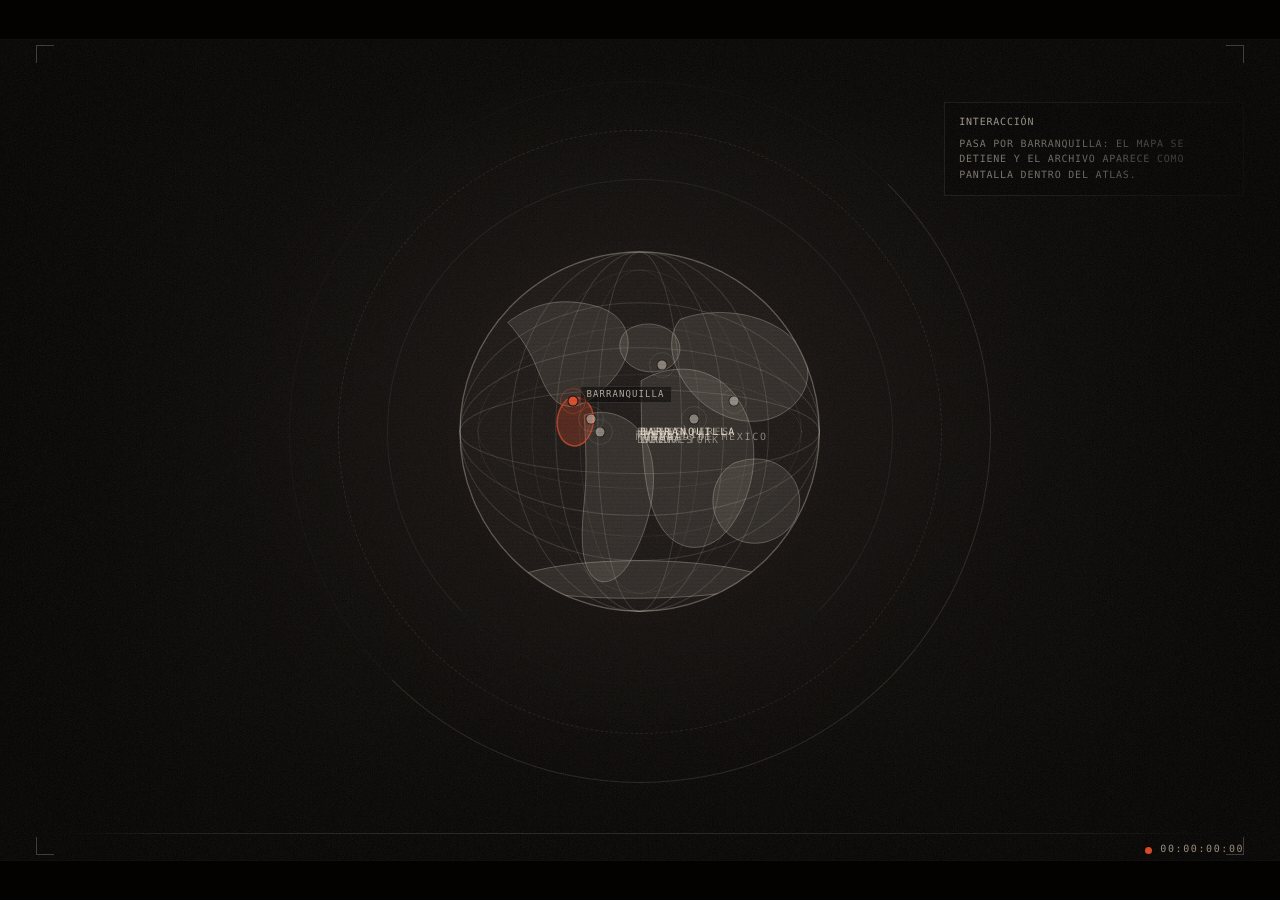
==== asi-se-ve-el-centro-atlas-hover.html @ 17125399 "Initial commit: Así se ve el centro. — Transmedia atlas Interactive map with cinematic aesthetics, c" ====
<!doctype html>
<html lang="es">
<head>
  <meta charset="utf-8" />
  <meta name="viewport" content="width=device-width, initial-scale=1" />
  <meta name="color-scheme" content="dark" />
  <title>Así se ve el centro. — Atlas Hover</title>
  <style>
    :root {
      --loop: 12s;
      --matte: #030201;
      --ink: #0e0a08;
      --surface: #17110e;
      --fg: #eadfd0;
      --muted: #9a8d7c;
      --dim: rgba(234, 223, 208, 0.22);
      --line: rgba(234, 223, 208, 0.14);
      --accent: #d64a28;
      --accent-soft: rgba(214, 74, 40, 0.22);

      --font-display: 'Iowan Old Style', 'Charter', Georgia, serif;
      --font-body: -apple-system, BlinkMacSystemFont, 'Segoe UI', system-ui, sans-serif;
      --font-mono: ui-monospace, 'IBM Plex Mono', 'JetBrains Mono', Menlo, monospace;
    }

    * { box-sizing: border-box; }
    html, body { width: 100%; height: 100%; margin: 0; }
    body {
      overflow: hidden;
      background: var(--matte);
      color: var(--fg);
      font-family: var(--font-body);
      -webkit-font-smoothing: antialiased;
      text-rendering: geometricPrecision;
    }

    main {
      position: relative;
      width: 100vw;
      height: 100vh;
      overflow: hidden;
      isolation: isolate;
      background:
        radial-gradient(ellipse at 50% 44%, rgba(234, 223, 208, 0.045) 0%, transparent 48%),
        radial-gradient(ellipse at 50% 50%, transparent 28%, rgba(3, 2, 1, 0.82) 94%),
        linear-gradient(180deg, rgba(3,2,1,0.62), transparent 18%, transparent 78%, rgba(3,2,1,0.7)),
        var(--ink);
    }

    .matte-top,
    .matte-bottom {
      position: absolute;
      left: 0;
      right: 0;
      height: clamp(24px, 4.4vh, 54px);
      background: var(--matte);
      z-index: 40;
      pointer-events: none;
    }
    .matte-top { top: 0; border-bottom: 1px solid rgba(234, 223, 208, 0.06); }
    .matte-bottom { bottom: 0; border-top: 1px solid rgba(234, 223, 208, 0.06); }

    .grain,
    .scanlines,
    .vignette {
      position: absolute;
      inset: 0;
      pointer-events: none;
    }

    .grain {
      z-index: 28;
      opacity: 0.095;
      background-image: url("data:image/svg+xml,%3Csvg xmlns='http://www.w3.org/2000/svg' viewBox='0 0 256 256'%3E%3Cfilter id='n'%3E%3CfeTurbulence type='fractalNoise' baseFrequency='0.85' numOctaves='4' stitchTiles='stitch'/%3E%3C/filter%3E%3Crect width='100%25' height='100%25' filter='url(%23n)'/%3E%3C/svg%3E");
      background-size: 190px 190px;
      animation: grain 0.24s steps(3) infinite;
      mix-blend-mode: screen;
    }

    .scanlines {
      z-index: 27;
      background: repeating-linear-gradient(0deg, transparent, transparent 3px, rgba(0,0,0,0.18) 3px, rgba(0,0,0,0.18) 4px);
      animation: scanDrift var(--loop) linear infinite;
      opacity: 0.28;
    }

    .vignette {
      z-index: 26;
      background:
        linear-gradient(90deg, rgba(3,2,1,0.72), transparent 16%, transparent 84%, rgba(3,2,1,0.72)),
        radial-gradient(circle at 50% 48%, transparent 24%, rgba(3,2,1,0.7) 96%);
    }

    .chrome {
      position: absolute;
      left: clamp(18px, 2.8vw, 38px);
      right: clamp(18px, 2.8vw, 38px);
      display: flex;
      justify-content: space-between;
      align-items: center;
      gap: 14px;
      z-index: 35;
      font: 10px/1.45 var(--font-mono);
      letter-spacing: 0.18em;
      text-transform: uppercase;
      color: var(--muted);
      pointer-events: none;
    }
    .chrome.top { top: clamp(14px, 2.2vw, 26px); }
    .chrome.bottom { bottom: clamp(14px, 2.2vw, 24px); }
    .chrome strong { color: var(--fg); font-weight: 500; letter-spacing: 0.14em; }
    .chrome .rule { flex: 1; height: 1px; margin: 0 14px; background: rgba(234, 223, 208, 0.14); }

    .corner {
      position: absolute;
      width: 18px;
      height: 18px;
      border-color: rgba(234, 223, 208, 0.24);
      border-style: solid;
      z-index: 36;
      pointer-events: none;
    }
    .corner.tl { top: clamp(30px, 5vh, 60px); left: clamp(18px, 2.8vw, 38px); border-width: 1px 0 0 1px; }
    .corner.tr { top: clamp(30px, 5vh, 60px); right: clamp(18px, 2.8vw, 38px); border-width: 1px 1px 0 0; }
    .corner.bl { bottom: clamp(30px, 5vh, 60px); left: clamp(18px, 2.8vw, 38px); border-width: 0 0 1px 1px; }
    .corner.br { bottom: clamp(30px, 5vh, 60px); right: clamp(18px, 2.8vw, 38px); border-width: 0 1px 1px 0; }

    .timecode {
      position: absolute;
      right: clamp(18px, 2.8vw, 38px);
      bottom: clamp(30px, 5vh, 60px);
      z-index: 36;
      display: flex;
      align-items: center;
      gap: 8px;
      font: 10px/1 var(--font-mono);
      letter-spacing: 0.16em;
      color: var(--muted);
      pointer-events: none;
    }
    .timecode .rec { width: 7px; height: 7px; border-radius: 50%; background: var(--accent); animation: blink 1.2s steps(1) infinite; }

    .hero {
      position: absolute;
      inset: 0;
      display: grid;
      place-items: center;
      z-index: 2;
    }

    .gate {
      position: relative;
      width: min(74vw, 78vh);
      aspect-ratio: 1;
      transform: translateY(-2vh);
      animation: gateWeave var(--loop) ease-in-out infinite;
    }

    .composition { position: relative; width: 100%; height: 100%; }

    .rings,
    .labels {
      position: absolute;
      inset: 0;
      border-radius: 50%;
      transform-origin: 50% 50%;
    }

    .rings { animation: spin var(--loop) linear infinite; }
    .rings .ring {
      position: absolute;
      inset: 0;
      border-radius: 50%;
      border: 1px solid rgba(234, 223, 208, 0.16);
      transform-origin: 50% 50%;
    }
    .rings .ring:nth-child(1) { border-top-color: rgba(234,223,208,0.03); border-left-color: rgba(234,223,208,0.04); }
    .rings .ring:nth-child(2) { inset: 7%; border-style: dashed; border-color: rgba(234,223,208,0.12); animation: spinReverse 6s linear infinite; }
    .rings .ring:nth-child(3) { inset: 14%; border-color: rgba(234,223,208,0.075); border-bottom-color: rgba(234,223,208,0.02); animation: spin 4s linear infinite; }

    .labels { z-index: 5; animation: spin var(--loop) linear infinite; pointer-events: none; }
    .label {
      position: absolute;
      left: 50%;
      top: 50%;
      transform: rotate(var(--angle)) translateY(calc(var(--radius) * -1)) rotate(calc(var(--angle) * -1));
      transform-origin: 0 0;
      white-space: nowrap;
      font: 10px/1 var(--font-mono);
      letter-spacing: 0.17em;
      text-transform: uppercase;
      color: rgba(234, 223, 208, 0.5);
    }
    .label i { display: block; font-style: normal; animation: counterSpin var(--loop) linear infinite; }
    .label.is-origin i { color: var(--fg); letter-spacing: 0.2em; }

    .globe {
      position: absolute;
      inset: 18%;
      z-index: 4;
      display: grid;
      place-items: center;
      transform-origin: 50% 50%;
      animation: globeDrift var(--loop) linear infinite;
    }
    .globe:hover,
    .globe:focus-within { animation-play-state: paused; }
    .globe svg { width: 100%; height: 100%; overflow: visible; display: block; }
    .globe .shell { fill: rgba(234, 223, 208, 0.028); stroke: rgba(234, 223, 208, 0.22); stroke-width: 0.9; }
    .globe .grid-slow,
    .globe .grid-fast { fill: none; stroke-linecap: round; transform-origin: 50% 50%; transform-box: fill-box; }
    .globe .grid-slow { stroke: rgba(234, 223, 208, 0.14); stroke-width: 0.7; animation: spinReverse 6s linear infinite; }
    .globe .grid-fast { stroke: rgba(234, 223, 208, 0.08); stroke-width: 0.6; animation: spin 4s linear infinite; }
    .globe:hover .grid-slow,
    .globe:hover .grid-fast,
    .globe:focus-within .grid-slow,
    .globe:focus-within .grid-fast { animation-play-state: paused; }
    .globe .land {
      fill: rgba(234, 223, 208, 0.10);
      stroke: rgba(234, 223, 208, 0.32);
      stroke-width: 0.9;
      vector-effect: non-scaling-stroke;
    }
    .globe .colombia { fill: rgba(214, 74, 40, 0.28); stroke: rgba(214, 74, 40, 0.74); }
    .globe .horizon { fill: none; stroke: rgba(234, 223, 208, 0.14); stroke-width: 0.8; }

    .city-pin {
      position: absolute;
      left: var(--x);
      top: var(--y);
      width: 18px;
      height: 18px;
      padding: 0;
      border: 0;
      border-radius: 50%;
      background: transparent;
      color: var(--fg);
      transform: translate(-50%, -50%);
      z-index: 12;
      cursor: pointer;
      font: inherit;
      isolation: isolate;
    }
    .city-pin::before,
    .city-pin::after {
      content: '';
      position: absolute;
      left: 50%;
      top: 50%;
      border-radius: 50%;
      transform: translate(-50%, -50%);
    }
    .city-pin::before {
      width: 9px;
      height: 9px;
      background: rgba(234, 223, 208, 0.78);
      box-shadow: 0 0 0 1px rgba(3,2,1,0.85), 0 0 18px rgba(234, 223, 208, 0.18);
    }
    .city-pin::after {
      width: 24px;
      height: 24px;
      border: 1px solid rgba(234, 223, 208, 0.26);
      opacity: 0.7;
      animation: pinPulse 3s ease-in-out infinite;
    }
    .city-pin.is-active::before { background: var(--accent); box-shadow: 0 0 0 1px rgba(3,2,1,0.9), 0 0 26px rgba(214, 74, 40, 0.52); }
    .city-pin.is-active::after { border-color: rgba(214, 74, 40, 0.58); }
    .city-pin.is-future { opacity: 0.58; cursor: default; }

    .pin-name {
      position: absolute;
      left: 16px;
      top: -6px;
      padding: 3px 6px;
      color: rgba(234, 223, 208, 0.74);
      background: rgba(3,2,1,0.58);
      border: 1px solid rgba(234, 223, 208, 0.12);
      font: 9px/1 var(--font-mono);
      letter-spacing: 0.12em;
      text-transform: uppercase;
      white-space: nowrap;
      opacity: 0;
      transform: translateY(4px);
      transition: opacity 180ms ease, transform 180ms ease;
    }
    .city-pin:hover .pin-name,
    .city-pin:focus-visible .pin-name,
    .city-pin.is-active .pin-name { opacity: 1; transform: translateY(0); }

    .video-preview {
      position: absolute;
      left: min(92vw, calc(100% + 28px));
      top: 50%;
      width: clamp(260px, 29vw, 410px);
      transform: translate(0, -50%) scale(0.98);
      padding: 10px;
      border: 1px solid rgba(234, 223, 208, 0.20);
      background: rgba(9, 6, 4, 0.92);
      box-shadow: 0 18px 60px rgba(0,0,0,0.48), inset 0 0 0 1px rgba(255,255,255,0.03);
      opacity: 0;
      pointer-events: none;
      transition: opacity 190ms ease, transform 190ms ease;
      backdrop-filter: blur(10px);
    }
    .city-pin:hover .video-preview,
    .city-pin:focus-visible .video-preview,
    .city-pin:focus-within .video-preview {
      opacity: 1;
      transform: translate(0, -50%) scale(1);
      pointer-events: auto;
    }
    .video-preview::before {
      content: '';
      position: absolute;
      left: -28px;
      top: 50%;
      width: 28px;
      height: 1px;
      background: rgba(214, 74, 40, 0.62);
    }
    .preview-head {
      display: flex;
      justify-content: space-between;
      align-items: center;
      gap: 10px;
      margin-bottom: 8px;
      font: 9px/1.2 var(--font-mono);
      letter-spacing: 0.15em;
      text-transform: uppercase;
      color: var(--muted);
    }
    .preview-head strong { color: var(--fg); font-weight: 500; }
    .video-stack {
      display: grid;
      grid-template-columns: 1.68fr 0.72fr;
      gap: 8px;
      align-items: stretch;
    }
    .video-frame {
      position: relative;
      overflow: hidden;
      background: #050302;
      border: 1px solid rgba(234, 223, 208, 0.14);
    }
    .video-frame.wide { aspect-ratio: 16 / 9; }
    .video-frame.vertical { aspect-ratio: 9 / 16; }
    .video-frame iframe {
      position: absolute;
      inset: 0;
      width: 100%;
      height: 100%;
      border: 0;
      filter: saturate(0.88) contrast(1.08);
    }
    .preview-note {
      margin: 8px 0 0;
      color: rgba(234, 223, 208, 0.70);
      font: 10px/1.45 var(--font-mono);
      letter-spacing: 0.04em;
      text-transform: uppercase;
    }

    .headline {
      position: absolute;
      left: clamp(18px, 2.8vw, 38px);
      bottom: clamp(70px, 7.4vw, 94px);
      z-index: 10;
      max-width: min(55vw, 880px);
      font-family: var(--font-display);
      line-height: 0.92;
      letter-spacing: -0.035em;
      color: var(--fg);
      text-wrap: balance;
      animation: headlineFloat var(--loop) ease-in-out infinite;
    }
    .headline .line {
      display: block;
      opacity: 0;
      transform: translateY(0.35em);
      animation: titleIn var(--loop) cubic-bezier(.2,.7,.2,1) infinite;
    }
    .headline .line:first-child { font-size: clamp(2rem, 4.6vw, 5.4rem); font-style: italic; }
    .headline .line:last-child { margin-top: 0.08em; font-size: clamp(2.8rem, 6.6vw, 8.4rem); font-weight: 500; animation-delay: 0.14s; }
    .headline em { color: var(--accent); font-style: italic; }

    .atlas-note {
      position: absolute;
      right: clamp(18px, 2.8vw, 38px);
      top: clamp(70px, 8vw, 110px);
      z-index: 10;
      max-width: 300px;
      padding: 12px 14px;
      border: 1px solid rgba(234, 223, 208, 0.13);
      background: rgba(3, 2, 1, 0.48);
      backdrop-filter: blur(8px);
      color: rgba(234, 223, 208, 0.72);
      font: 10px/1.55 var(--font-mono);
      letter-spacing: 0.08em;
      text-transform: uppercase;
    }
    .atlas-note strong { display: block; margin-bottom: 6px; color: var(--fg); font-weight: 500; }

    .baseline {
      position: absolute;
      left: clamp(18px, 2.8vw, 38px);
      right: clamp(18px, 2.8vw, 38px);
      bottom: clamp(50px, 5.6vw, 66px);
      height: 1px;
      background: linear-gradient(90deg, transparent, rgba(234, 223, 208, 0.22) 10%, rgba(234, 223, 208, 0.14) 90%, transparent);
      z-index: 9;
    }

    @keyframes spin { to { transform: rotate(360deg); } }
    @keyframes spinReverse { to { transform: rotate(-360deg); } }
    @keyframes counterSpin { to { transform: rotate(-360deg); } }
    @keyframes globeDrift { to { transform: rotate(360deg); } }
    @keyframes pinPulse { 0%,100% { transform: translate(-50%, -50%) scale(0.78); opacity: 0.38; } 50% { transform: translate(-50%, -50%) scale(1.2); opacity: 0.84; } }
    @keyframes grain { 0%,100% { opacity: 0.08; } 33% { opacity: 0.115; } 66% { opacity: 0.095; } }
    @keyframes scanDrift { to { background-position: 0 24px; } }
    @keyframes blink { 0%,100% { opacity: 1; } 50% { opacity: 0; } }
    @keyframes headlineFloat { 0%,100% { transform: translateY(0); } 50% { transform: translateY(-1.5px); } }
    @keyframes titleIn {
      0%, 8% { opacity: 0; transform: translateY(0.42em); filter: blur(2px); }
      16%, 84% { opacity: 1; transform: translateY(0); filter: blur(0); }
      100% { opacity: 0; transform: translateY(-0.04em); filter: blur(1px); }
    }
    @keyframes gateWeave {
      0%,100% { transform: translateY(-2vh) translate(0,0); }
      18% { transform: translateY(-2vh) translate(0.35px,-0.25px); }
      36% { transform: translateY(-2vh) translate(-0.25px,0.35px); }
      54% { transform: translateY(-2vh) translate(0.25px,0.12px); }
      72% { transform: translateY(-2vh) translate(-0.35px,-0.25px); }
    }

    @media (max-width: 980px) {
      .gate { width: min(92vw, 76vh); transform: translateY(-1vh); }
      .headline { max-width: 86vw; bottom: 82px; }
      .headline .line:first-child { font-size: clamp(1.7rem, 6.5vw, 2.8rem); }
      .headline .line:last-child { font-size: clamp(2.2rem, 10vw, 4rem); }
      .chrome { font-size: 9px; letter-spacing: 0.14em; }
      .label { font-size: 8px; letter-spacing: 0.12em; }
      .atlas-note { display: none; }
      .video-preview { left: 50%; top: calc(100% + 22px); transform: translate(-50%, 0) scale(0.98); width: min(88vw, 380px); }
      .city-pin:hover .video-preview,
      .city-pin:focus-visible .video-preview,
      .city-pin:focus-within .video-preview { transform: translate(-50%, 0) scale(1); }
      .video-preview::before { left: 50%; top: -22px; width: 1px; height: 22px; }
    }

    @media (prefers-reduced-motion: reduce) {
      .grain, .scanlines, .gate, .rings, .rings .ring, .labels, .label i,
      .globe, .globe .grid-slow, .globe .grid-fast, .city-pin::after,
      .headline, .headline .line, .rec { animation: none !important; }
      .headline .line { opacity: 1; transform: none; filter: none; }
      .gate { transform: translateY(-2vh); }
      .grain { opacity: 0.06; }
    }
  </style>
</head>
<body>
  <main data-od-id="stage">
    <div class="matte-top" aria-hidden="true"></div>
    <div class="matte-bottom" aria-hidden="true"></div>
    <div class="grain" aria-hidden="true"></div>
    <div class="scanlines" aria-hidden="true"></div>
    <div class="vignette" aria-hidden="true"></div>

    <div class="corner tl" aria-hidden="true"></div>
    <div class="corner tr" aria-hidden="true"></div>
    <div class="corner bl" aria-hidden="true"></div>
    <div class="corner br" aria-hidden="true"></div>

    <div class="timecode" aria-hidden="true"><span class="rec"></span><span>00:00:00:00</span></div>

    <div class="chrome top" data-od-id="chrome">
      <div><strong>Así se ve el centro.</strong> — Atlas transmedia</div>
      <div class="rule" aria-hidden="true"></div>
      <div>Barranquilla active / mundo en expansión</div>
    </div>

    <section class="hero" aria-label="Animated hero with city map video previews">
      <div class="gate">
        <div class="composition">
          <div class="rings" data-od-id="ring" aria-hidden="true">
            <div class="ring"></div>
            <div class="ring"></div>
            <div class="ring"></div>
          </div>

          <div class="labels" data-od-id="ring" aria-hidden="true">
            <span class="label is-origin" style="--angle: 0deg; --radius: 44%;"><i>Barranquilla</i></span>
            <span class="label" style="--angle: 36deg; --radius: 44%;"><i>Bogotá</i></span>
            <span class="label" style="--angle: 72deg; --radius: 44%;"><i>Medellín</i></span>
            <span class="label" style="--angle: 108deg; --radius: 44%;"><i>Ciudad de México</i></span>
            <span class="label" style="--angle: 144deg; --radius: 44%;"><i>Nueva York</i></span>
            <span class="label" style="--angle: 180deg; --radius: 44%;"><i>Londres</i></span>
            <span class="label" style="--angle: 216deg; --radius: 44%;"><i>Dakar</i></span>
            <span class="label" style="--angle: 252deg; --radius: 44%;"><i>Mumbai</i></span>
            <span class="label" style="--angle: 288deg; --radius: 44%;"><i>Tokio</i></span>
            <span class="label" style="--angle: 324deg; --radius: 44%;"><i>Buenos Aires</i></span>
          </div>

          <div class="globe" data-od-id="focal">
            <svg viewBox="0 0 300 300" role="img" aria-label="World map wireframe globe with separated city points">
              <defs>
                <clipPath id="worldClip"><circle cx="150" cy="150" r="120" /></clipPath>
              </defs>
              <circle class="shell" cx="150" cy="150" r="120" />
              <g clip-path="url(#worldClip)">
                <path class="land" d="M62 77c17-13 36-17 58-11 12 3 20 10 22 21 2 12-5 25-18 36-8 7-15 11-22 10-10-1-15-12-20-24-5-13-12-23-20-32Z" />
                <path class="land" d="M113 139c18-6 35 3 42 19 9 21 3 53-11 78-7 13-18 18-25 11-9-9-8-30-6-50 2-18 1-39 0-58Z" />
                <path class="colombia" d="M101 129c7-4 14-1 17 6 3 8 0 17-5 22-6 5-13 2-16-4-4-8-2-18 4-24Z" />
                <path class="land" d="M142 82c10-6 23-5 31 3 6 7 5 16-3 22-8 5-21 4-28-3-7-7-7-16 0-22Z" />
                <path class="land" d="M151 116c25-15 55-8 68 18 12 23 9 55-8 79-13 18-33 19-45 3-13-18-15-48-15-100Z" />
                <path class="land" d="M177 75c27-10 61-3 77 15 14 16 10 37-9 48-17 10-42 5-58-12-13-13-22-36-10-51Z" />
                <path class="land" d="M213 171c19-7 34 0 41 13 7 15 1 31-15 38-14 6-29 1-36-11-8-13-4-32 10-40Z" />
                <path class="land" d="M76 244c35-10 105-11 150 0 11 3 9 9-7 12-39 7-111 7-143 0-15-3-15-8 0-12Z" />
              </g>
              <g class="grid-slow">
                <ellipse cx="150" cy="150" rx="120" ry="28" />
                <ellipse cx="150" cy="150" rx="120" ry="56" />
                <ellipse cx="150" cy="150" rx="120" ry="86" />
                <ellipse cx="150" cy="150" rx="28" ry="120" />
                <ellipse cx="150" cy="150" rx="56" ry="120" />
                <ellipse cx="150" cy="150" rx="86" ry="120" />
              </g>
              <g class="grid-fast">
                <ellipse cx="150" cy="150" rx="108" ry="38" />
                <ellipse cx="150" cy="150" rx="108" ry="70" />
                <ellipse cx="150" cy="150" rx="40" ry="108" />
                <ellipse cx="150" cy="150" rx="72" ry="108" />
              </g>
              <circle class="horizon" cx="150" cy="150" r="120" />
            </svg>

            <button class="city-pin is-active" style="--x: 35%; --y: 43%;" aria-label="Barranquilla — ver videos">
              <span class="pin-name">Barranquilla</span>
              <span class="video-preview" role="dialog" aria-label="Videos de Barranquilla">
                <span class="preview-head"><strong>Barranquilla</strong><span>2 fuentes / centro</span></span>
                <span class="video-stack">
                  <span class="video-frame wide"><iframe title="Barranquilla video principal" data-src="https://www.youtube.com/embed/5Q8Sq7YQrEE?autoplay=1&mute=1&loop=1&playlist=5Q8Sq7YQrEE&controls=1&playsinline=1&rel=0&modestbranding=1&enablejsapi=1" allow="accelerometer; autoplay; clipboard-write; encrypted-media; gyroscope; picture-in-picture; web-share" allowfullscreen></iframe></span>
                  <span class="video-frame vertical"><iframe title="Barranquilla short" data-src="https://www.youtube.com/embed/yT4JEs4TVQg?autoplay=1&mute=1&loop=1&playlist=yT4JEs4TVQg&controls=1&playsinline=1&rel=0&modestbranding=1&enablejsapi=1" allow="accelerometer; autoplay; clipboard-write; encrypted-media; gyroscope; picture-in-picture; web-share" allowfullscreen></iframe></span>
                </span>
                <span class="preview-note">Hover model A: city pin opens source footage. Atlas model C later expands into city clusters.</span>
              </span>
            </button>

            <button class="city-pin is-future" style="--x: 41%; --y: 50%;" aria-label="Bogotá — próximo"><span class="pin-name">Bogotá · próximo</span></button>
            <button class="city-pin is-future" style="--x: 39%; --y: 47%;" aria-label="Medellín — próximo"><span class="pin-name">Medellín · próximo</span></button>
            <button class="city-pin is-future" style="--x: 55%; --y: 35%;" aria-label="Londres — próximo"><span class="pin-name">Londres · próximo</span></button>
            <button class="city-pin is-future" style="--x: 62%; --y: 47%;" aria-label="Mumbai — próximo"><span class="pin-name">Mumbai · próximo</span></button>
            <button class="city-pin is-future" style="--x: 71%; --y: 43%;" aria-label="Tokio — próximo"><span class="pin-name">Tokio · próximo</span></button>
          </div>
        </div>
      </div>
    </section>

    <div class="atlas-note" aria-hidden="true">
      <strong>Interacción</strong>
      Pasa por Barranquilla: el mapa se detiene y el archivo aparece como pantalla dentro del atlas.
    </div>

    <div class="headline" data-od-id="headline">
      <span class="line">Así se ve</span>
      <span class="line">el <em>centro.</em></span>
    </div>

    <div class="baseline" aria-hidden="true"></div>

    <div class="chrome bottom" data-od-id="chrome">
      <div>Modelo A ahora: una ciudad activa</div>
      <div class="rule" aria-hidden="true"></div>
      <div>Modelo C después: constelación multi-ciudad</div>
    </div>
  </main>
  <script>
    (() => {
      const pin = document.querySelector('.city-pin.is-active');
      if (!pin) return;
      let loaded = false;
      pin.querySelectorAll('iframe[data-src]').forEach(f => f.removeAttribute('src'));
      const loadVideos = () => {
        if (loaded) return;
        loaded = true;
        pin.querySelectorAll('iframe[data-src]').forEach(f => {
          f.src = f.dataset.src;
          f.removeAttribute('data-src');
        });
      };
      pin.addEventListener('pointerenter', loadVideos, { once: true });
      pin.addEventListener('focusin', loadVideos, { once: true });
      pin.addEventListener('touchstart', loadVideos, { once: true, passive: true });
    })();
  </script>
</body>
</html>
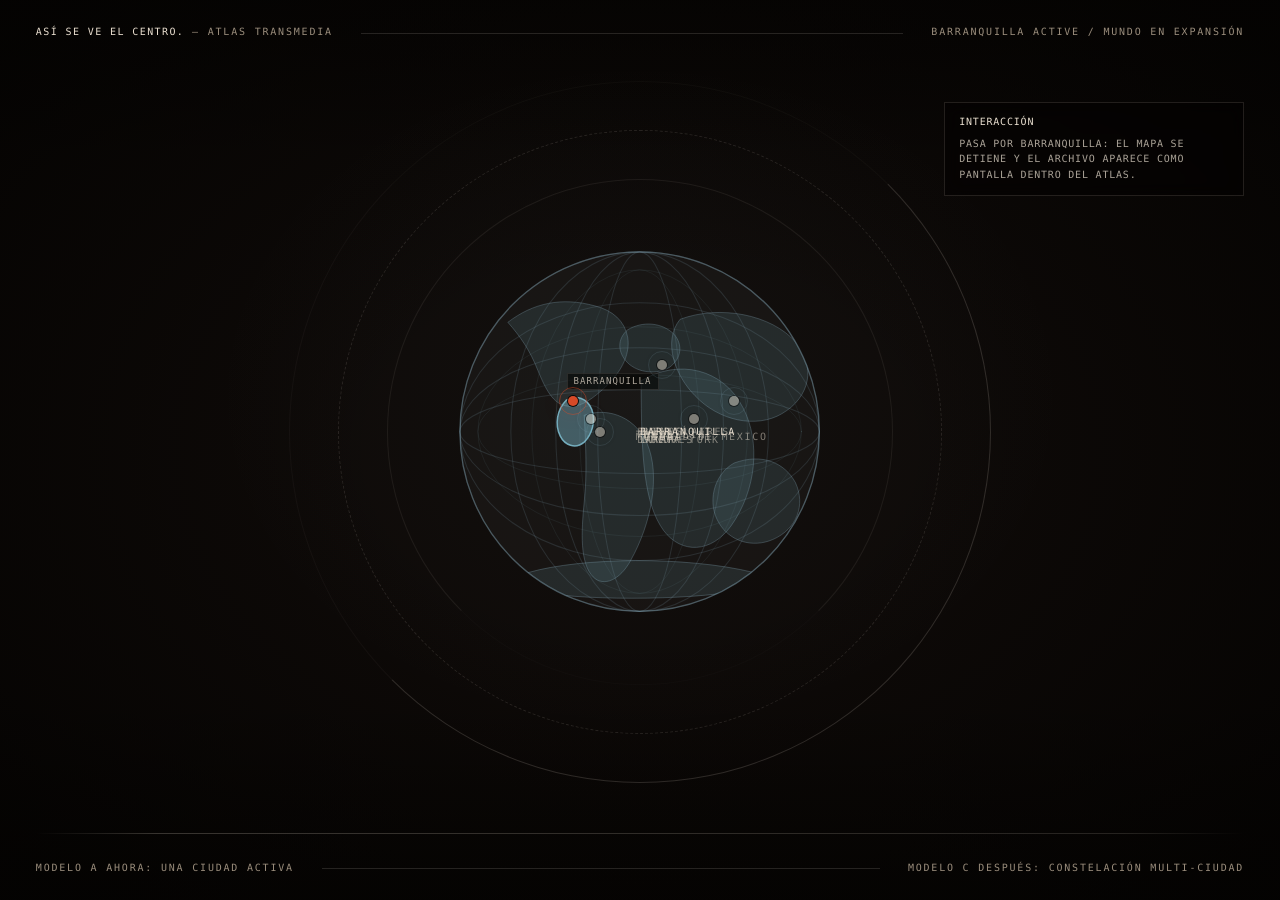
==== commit 801558bc: "refine atlas ui and docs" ====
--- a/asi-se-ve-el-centro-atlas-hover.html
+++ b/asi-se-ve-el-centro-atlas-hover.html
@@ -41,54 +41,10 @@
       overflow: hidden;
       isolation: isolate;
       background:
-        radial-gradient(ellipse at 50% 44%, rgba(234, 223, 208, 0.045) 0%, transparent 48%),
+        radial-gradient(ellipse at 50% 44%, rgba(127, 160, 175, 0.04) 0%, transparent 48%),
         radial-gradient(ellipse at 50% 50%, transparent 28%, rgba(3, 2, 1, 0.82) 94%),
-        linear-gradient(180deg, rgba(3,2,1,0.62), transparent 18%, transparent 78%, rgba(3,2,1,0.7)),
+        linear-gradient(180deg, rgba(3,2,1,0.48), transparent 18%, transparent 78%, rgba(3,2,1,0.58)),
         var(--ink);
-    }
-
-    .matte-top,
-    .matte-bottom {
-      position: absolute;
-      left: 0;
-      right: 0;
-      height: clamp(24px, 4.4vh, 54px);
-      background: var(--matte);
-      z-index: 40;
-      pointer-events: none;
-    }
-    .matte-top { top: 0; border-bottom: 1px solid rgba(234, 223, 208, 0.06); }
-    .matte-bottom { bottom: 0; border-top: 1px solid rgba(234, 223, 208, 0.06); }
-
-    .grain,
-    .scanlines,
-    .vignette {
-      position: absolute;
-      inset: 0;
-      pointer-events: none;
-    }
-
-    .grain {
-      z-index: 28;
-      opacity: 0.095;
-      background-image: url("data:image/svg+xml,%3Csvg xmlns='http://www.w3.org/2000/svg' viewBox='0 0 256 256'%3E%3Cfilter id='n'%3E%3CfeTurbulence type='fractalNoise' baseFrequency='0.85' numOctaves='4' stitchTiles='stitch'/%3E%3C/filter%3E%3Crect width='100%25' height='100%25' filter='url(%23n)'/%3E%3C/svg%3E");
-      background-size: 190px 190px;
-      animation: grain 0.24s steps(3) infinite;
-      mix-blend-mode: screen;
-    }
-
-    .scanlines {
-      z-index: 27;
-      background: repeating-linear-gradient(0deg, transparent, transparent 3px, rgba(0,0,0,0.18) 3px, rgba(0,0,0,0.18) 4px);
-      animation: scanDrift var(--loop) linear infinite;
-      opacity: 0.28;
-    }
-
-    .vignette {
-      z-index: 26;
-      background:
-        linear-gradient(90deg, rgba(3,2,1,0.72), transparent 16%, transparent 84%, rgba(3,2,1,0.72)),
-        radial-gradient(circle at 50% 48%, transparent 24%, rgba(3,2,1,0.7) 96%);
     }
 
     .chrome {
@@ -111,35 +67,6 @@
     .chrome strong { color: var(--fg); font-weight: 500; letter-spacing: 0.14em; }
     .chrome .rule { flex: 1; height: 1px; margin: 0 14px; background: rgba(234, 223, 208, 0.14); }
 
-    .corner {
-      position: absolute;
-      width: 18px;
-      height: 18px;
-      border-color: rgba(234, 223, 208, 0.24);
-      border-style: solid;
-      z-index: 36;
-      pointer-events: none;
-    }
-    .corner.tl { top: clamp(30px, 5vh, 60px); left: clamp(18px, 2.8vw, 38px); border-width: 1px 0 0 1px; }
-    .corner.tr { top: clamp(30px, 5vh, 60px); right: clamp(18px, 2.8vw, 38px); border-width: 1px 1px 0 0; }
-    .corner.bl { bottom: clamp(30px, 5vh, 60px); left: clamp(18px, 2.8vw, 38px); border-width: 0 0 1px 1px; }
-    .corner.br { bottom: clamp(30px, 5vh, 60px); right: clamp(18px, 2.8vw, 38px); border-width: 0 1px 1px 0; }
-
-    .timecode {
-      position: absolute;
-      right: clamp(18px, 2.8vw, 38px);
-      bottom: clamp(30px, 5vh, 60px);
-      z-index: 36;
-      display: flex;
-      align-items: center;
-      gap: 8px;
-      font: 10px/1 var(--font-mono);
-      letter-spacing: 0.16em;
-      color: var(--muted);
-      pointer-events: none;
-    }
-    .timecode .rec { width: 7px; height: 7px; border-radius: 50%; background: var(--accent); animation: blink 1.2s steps(1) infinite; }
-
     .hero {
       position: absolute;
       inset: 0;
@@ -206,30 +133,30 @@
     .globe:hover,
     .globe:focus-within { animation-play-state: paused; }
     .globe svg { width: 100%; height: 100%; overflow: visible; display: block; }
-    .globe .shell { fill: rgba(234, 223, 208, 0.028); stroke: rgba(234, 223, 208, 0.22); stroke-width: 0.9; }
+    .globe .shell { fill: rgba(241, 245, 248, 0.03); stroke: rgba(127, 160, 175, 0.4); stroke-width: 0.9; }
     .globe .grid-slow,
     .globe .grid-fast { fill: none; stroke-linecap: round; transform-origin: 50% 50%; transform-box: fill-box; }
-    .globe .grid-slow { stroke: rgba(234, 223, 208, 0.14); stroke-width: 0.7; animation: spinReverse 6s linear infinite; }
-    .globe .grid-fast { stroke: rgba(234, 223, 208, 0.08); stroke-width: 0.6; animation: spin 4s linear infinite; }
+    .globe .grid-slow { stroke: rgba(127, 160, 175, 0.18); stroke-width: 0.7; animation: spinReverse 6s linear infinite; }
+    .globe .grid-fast { stroke: rgba(127, 160, 175, 0.1); stroke-width: 0.6; animation: spin 4s linear infinite; }
     .globe:hover .grid-slow,
     .globe:hover .grid-fast,
     .globe:focus-within .grid-slow,
     .globe:focus-within .grid-fast { animation-play-state: paused; }
     .globe .land {
-      fill: rgba(234, 223, 208, 0.10);
-      stroke: rgba(234, 223, 208, 0.32);
+      fill: rgba(111, 168, 182, 0.14);
+      stroke: rgba(127, 160, 175, 0.36);
       stroke-width: 0.9;
       vector-effect: non-scaling-stroke;
     }
-    .globe .colombia { fill: rgba(214, 74, 40, 0.28); stroke: rgba(214, 74, 40, 0.74); }
-    .globe .horizon { fill: none; stroke: rgba(234, 223, 208, 0.14); stroke-width: 0.8; }
+    .globe .colombia { fill: rgba(127, 191, 210, 0.42); stroke: rgba(127, 191, 210, 0.86); }
+    .globe .horizon { fill: none; stroke: rgba(127, 160, 175, 0.18); stroke-width: 0.8; }
 
     .city-pin {
       position: absolute;
       left: var(--x);
       top: var(--y);
-      width: 18px;
-      height: 18px;
+      width: 44px;
+      height: 44px;
       padding: 0;
       border: 0;
       border-radius: 50%;
@@ -251,19 +178,19 @@
       transform: translate(-50%, -50%);
     }
     .city-pin::before {
-      width: 9px;
-      height: 9px;
+      width: 10px;
+      height: 10px;
       background: rgba(234, 223, 208, 0.78);
-      box-shadow: 0 0 0 1px rgba(3,2,1,0.85), 0 0 18px rgba(234, 223, 208, 0.18);
+      box-shadow: 0 0 0 1px rgba(3,2,1,0.85), 0 0 20px rgba(127,160,175,0.22);
     }
     .city-pin::after {
-      width: 24px;
-      height: 24px;
-      border: 1px solid rgba(234, 223, 208, 0.26);
-      opacity: 0.7;
+      width: 26px;
+      height: 26px;
+      border: 1px solid rgba(127,160,175,0.34);
+      opacity: 0.8;
       animation: pinPulse 3s ease-in-out infinite;
     }
-    .city-pin.is-active::before { background: var(--accent); box-shadow: 0 0 0 1px rgba(3,2,1,0.9), 0 0 26px rgba(214, 74, 40, 0.52); }
+    .city-pin.is-active::before { background: var(--accent); box-shadow: 0 0 0 1px rgba(3,2,1,0.9), 0 0 26px rgba(214, 74, 40, 0.44); }
     .city-pin.is-active::after { border-color: rgba(214, 74, 40, 0.58); }
     .city-pin.is-future { opacity: 0.58; cursor: default; }
 
@@ -368,10 +295,11 @@
       max-width: min(55vw, 880px);
       font-family: var(--font-display);
       line-height: 0.92;
-      letter-spacing: -0.035em;
+      letter-spacing: 0;
       color: var(--fg);
       text-wrap: balance;
       animation: headlineFloat var(--loop) ease-in-out infinite;
+      margin: 0;
     }
     .headline .line {
       display: block;
@@ -415,8 +343,6 @@
     @keyframes counterSpin { to { transform: rotate(-360deg); } }
     @keyframes globeDrift { to { transform: rotate(360deg); } }
     @keyframes pinPulse { 0%,100% { transform: translate(-50%, -50%) scale(0.78); opacity: 0.38; } 50% { transform: translate(-50%, -50%) scale(1.2); opacity: 0.84; } }
-    @keyframes grain { 0%,100% { opacity: 0.08; } 33% { opacity: 0.115; } 66% { opacity: 0.095; } }
-    @keyframes scanDrift { to { background-position: 0 24px; } }
     @keyframes blink { 0%,100% { opacity: 1; } 50% { opacity: 0; } }
     @keyframes headlineFloat { 0%,100% { transform: translateY(0); } 50% { transform: translateY(-1.5px); } }
     @keyframes titleIn {
@@ -448,30 +374,16 @@
     }
 
     @media (prefers-reduced-motion: reduce) {
-      .grain, .scanlines, .gate, .rings, .rings .ring, .labels, .label i,
+      .gate, .rings, .rings .ring, .labels, .label i,
       .globe, .globe .grid-slow, .globe .grid-fast, .city-pin::after,
       .headline, .headline .line, .rec { animation: none !important; }
       .headline .line { opacity: 1; transform: none; filter: none; }
       .gate { transform: translateY(-2vh); }
-      .grain { opacity: 0.06; }
     }
   </style>
 </head>
 <body>
   <main data-od-id="stage">
-    <div class="matte-top" aria-hidden="true"></div>
-    <div class="matte-bottom" aria-hidden="true"></div>
-    <div class="grain" aria-hidden="true"></div>
-    <div class="scanlines" aria-hidden="true"></div>
-    <div class="vignette" aria-hidden="true"></div>
-
-    <div class="corner tl" aria-hidden="true"></div>
-    <div class="corner tr" aria-hidden="true"></div>
-    <div class="corner bl" aria-hidden="true"></div>
-    <div class="corner br" aria-hidden="true"></div>
-
-    <div class="timecode" aria-hidden="true"><span class="rec"></span><span>00:00:00:00</span></div>
-
     <div class="chrome top" data-od-id="chrome">
       <div><strong>Así se ve el centro.</strong> — Atlas transmedia</div>
       <div class="rule" aria-hidden="true"></div>
@@ -538,8 +450,8 @@
               <span class="video-preview" role="dialog" aria-label="Videos de Barranquilla">
                 <span class="preview-head"><strong>Barranquilla</strong><span>2 fuentes / centro</span></span>
                 <span class="video-stack">
-                  <span class="video-frame wide"><iframe title="Barranquilla video principal" data-src="https://www.youtube.com/embed/5Q8Sq7YQrEE?autoplay=1&mute=1&loop=1&playlist=5Q8Sq7YQrEE&controls=1&playsinline=1&rel=0&modestbranding=1&enablejsapi=1" allow="accelerometer; autoplay; clipboard-write; encrypted-media; gyroscope; picture-in-picture; web-share" allowfullscreen></iframe></span>
-                  <span class="video-frame vertical"><iframe title="Barranquilla short" data-src="https://www.youtube.com/embed/yT4JEs4TVQg?autoplay=1&mute=1&loop=1&playlist=yT4JEs4TVQg&controls=1&playsinline=1&rel=0&modestbranding=1&enablejsapi=1" allow="accelerometer; autoplay; clipboard-write; encrypted-media; gyroscope; picture-in-picture; web-share" allowfullscreen></iframe></span>
+                  <span class="video-frame wide"><iframe title="Barranquilla video principal" data-src="https://www.youtube.com/embed/5Q8Sq7YQrEE?autoplay=1&loop=1&playlist=5Q8Sq7YQrEE&controls=1&playsinline=1&rel=0&modestbranding=1&enablejsapi=1" allow="accelerometer; autoplay; clipboard-write; encrypted-media; gyroscope; picture-in-picture; web-share" allowfullscreen></iframe></span>
+                  <span class="video-frame vertical"><iframe title="Barranquilla short" data-src="https://www.youtube.com/embed/yT4JEs4TVQg?autoplay=1&loop=1&playlist=yT4JEs4TVQg&controls=1&playsinline=1&rel=0&modestbranding=1&enablejsapi=1" allow="accelerometer; autoplay; clipboard-write; encrypted-media; gyroscope; picture-in-picture; web-share" allowfullscreen></iframe></span>
                 </span>
                 <span class="preview-note">Hover model A: city pin opens source footage. Atlas model C later expands into city clusters.</span>
               </span>
@@ -560,10 +472,10 @@
       Pasa por Barranquilla: el mapa se detiene y el archivo aparece como pantalla dentro del atlas.
     </div>
 
-    <div class="headline" data-od-id="headline">
+    <h1 class="headline" data-od-id="headline">
       <span class="line">Así se ve</span>
       <span class="line">el <em>centro.</em></span>
-    </div>
+    </h1>
 
     <div class="baseline" aria-hidden="true"></div>
 
